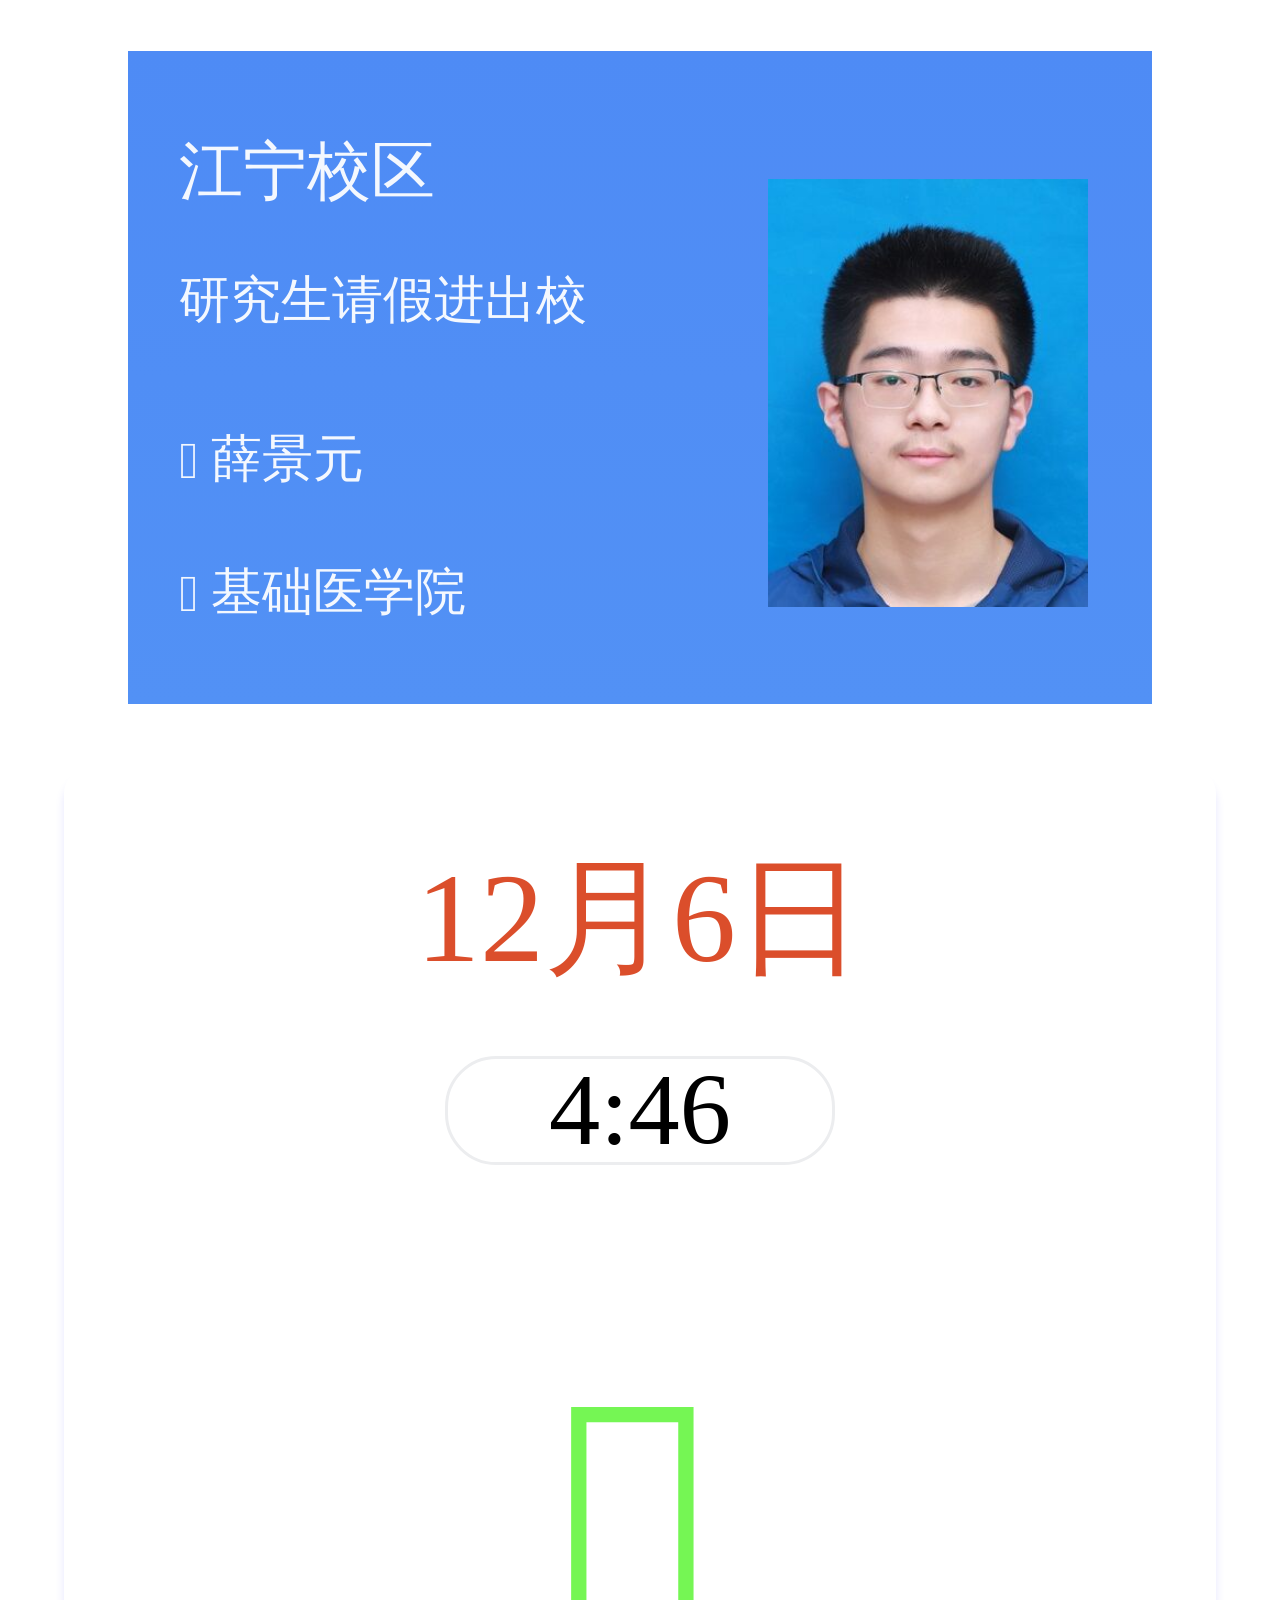
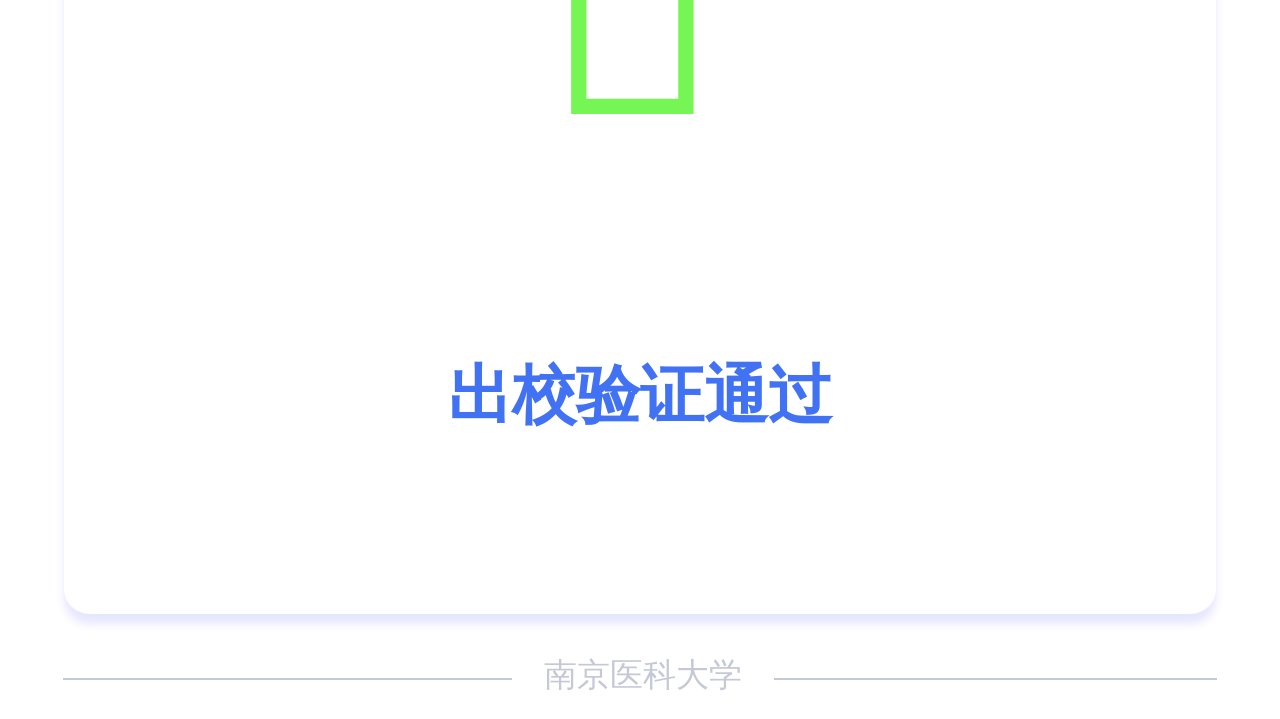
==== chu.html @ e10588c8 "Add files via upload" ====
<!DOCTYPE html>
<html lang="zh-CN">

<head>
    <meta charset="UTF-8">
    <meta http-equiv="X-UA-Compatible" content="IE=edge">
    <meta name="viewport" content="width=device-width, initial-scale=1.0">
    <title></title>
    <link rel="stylesheet" href="./font/iconfont.css">
    <style>
        * {
            margin: 0;
            padding: 0;
        }

        body {
            margin: 0 auto;
        }

        .top {
            padding-top: 6vw;
            margin: 4vw auto;
            margin-bottom: 5vw;
            margin-left: 10vw;
            width: 50vw;
            height: 45vw;
            /* border-radius: 2vw; */
            background: -webkit-linear-gradient(#4E8BF5, #5291F5);
        }

        span {
            display: block;
            color: #F4F8FE;
            margin-left: 4vw;
        }

        .s1 {
            font-size: 5vw;
            margin-bottom: 4vw;
        }

        .s2 {
            font-size: 4vw;
            margin-bottom: 7vw;
        }

        .tubiao {
            display: flex;
            justify-content: flex-start;
        }

        .s3 {
            font-size: 4vw;
            margin-left: 1vw;
            margin-bottom: 5vw;
        }

        .iconfont1 {
            font-size: 4vw;
            margin-top: 0.5vw;
        }

        .iconfont2 {
            font-size: 4vw;
            margin-top: 0.5vw;
        }

        .s4 {
            font-size: 4vw;
            margin-left: 1vw;
            margin-bottom: 5vw;
        }

        .middle {
            display: flex;
            flex-direction: column;
            /* justify-content: center; */
            align-items: center;
            margin: 0 auto;
            margin-bottom: 5vw;
            width: 90vw;
            height: 113vw;
            border-radius: 2vw;
            box-shadow: 0 10px 10px rgba(0, 0, 255, 0.1);

        }

        h1 {

            margin-top: 5vw;
            font-size: 10vw;
            font-weight: normal;
            color: #DB4E2B;
        }

        h2 {
            /* ========================== */
            border: 0.3vw solid #ECEDEF;
            border-radius: 4vw;
            height: 8vw;
            width: 30vw;
            text-align: center;
            line-height: 8vw;

            font-weight: 400;
            font-size: 8vw;
            margin-top: 4vw;
        }

        .iconfont3 {
            color: #75F654;
            margin-top: 10vw;
            font-size: 36vw;
            margin-left: 0px;
        }

        h3 {
            font-size: 5vw;
            color: #4172F4;
            margin-top: 10vw;
        }

        .bottom {
            width: 90vw;
            margin: 0 auto;
            border: 1px solid #C5C9D7;
            margin-bottom: 3vw;
        }

        h4 {
            padding: 0 2.5vw;
            background-color: #fff;
            z-index: 999;
            color: #C5C9D7;
            font-weight: normal;
            font-size: 2.6vw;
            position: absolute;
            left: 40vw;
            bottom: -1.4vw;
        }

        .zong {
            position: relative;
        }

        a {
            text-decoration: none;
        }
    </style>
</head>

<body>
    <div class="zong">
        <div class="top" style = "float: left;">
            <span class="s1">江宁校区</span>
            <span class="s2">研究生请假进出校</span>
            <div class="tubiao">
                <span class="iconfont iconfont1">&#xe6b2;</span>
                <span class="s3">薛景元</span>
            </div>
            <div class="tubiao">
                <span class="iconfont iconfont2">&#xe616;</span>
                <span class="s4">基础医学院</span>
            </div>
        </div>

        <div style="float: right;width: 30vw; height: 51vw; margin: 4vw auto;            
        background: -webkit-linear-gradient(#4E8BF5, #5291F5);
        margin-right: 10vw;
        ">
            <img src="/29B2989FF2383BD3A19B4B386FCBB969.jpg" style="
                margin-top: 10vw;
                margin-bottom: 10vw;
                margin-left: 0vw;
                margin-right: 10vw;
                width: 25vw;
            ">
        </div>

        <div class="middle">
            <h1 id="date">9月30日</h1>
            <h2 id="time">18:02</h2>
            <span class="iconfont iconfont3">&#xe608;</span>
            <h3>出校验证通过</h3>
        </div>
        <div class="bottom">
        </div>
        <h4>南京医科大学</h4>
    </div>
    <script>
        let date = document.querySelector('#date')
        let time = document.querySelector('#time')
        let topclick = document.querySelector('.top')
        let _name = document.querySelector('.s3')
        var thedate = new Date();
        let month = thedate.getMonth() + 1
        let ri = thedate.getDate()
        datedemo = month + '月' + ri + '日'
        date.innerHTML = datedemo  //显示日期
        let timedome =
            thedate.getHours() + ':' + (thedate.getMinutes() > 9 ? thedate.getMinutes() : '0' + thedate.getMinutes())
        time.innerHTML = timedome //显示时分
        //加人名
        let str = `忆柏、访琴、秋枫、含蓝、映岚、白萍、亦双、若柳、诗蓝、安易、痴海、又灵、水琴、丹亦、凡真、怀云、飞蕾、新巧、觅梅、秋曼、冷柔、孤蕊、雪露、若雁、安旋、曼云、慕曼、凌寒、醉春、醉山、书萱、巧琴、灵兰、涵枫、向曼、迎文、尔寒、以芹、芷凝、凝柏、慕阳、千菱、从蕾、千蕾、水天、飞枫、冰山、雁萍、天凡、痴珍、夜桃、语芙、亦枫、含梅、友岚、千秋、雁蕾、冬桃、怀巧、平绿、飞丹、又曼、映之、访烟、沛香、宛菱、半琴、南蝶、盼云、芷松、碧雁、听菡、寻柔、雅蝶、慕雪、雨莲、笑冬、映卉、初菱、安白、听萍、海丝、巧柏、冬丝、南晴、秋萍、采琴、寄香、念烟、海桃、凝琴、晓晴、紫凡、宛桃、诗蕾、诗灵、亦卉、雪冬、天绿、曼绿、寄云、丹冬、从云、笑玉、怜海、曼玉、静丝、静南、雪云、易卉、静蝶、靖阳、映巧、觅灵、恨筠、春山、寻波、从丝、尔芙、千容、梦芹、晓菱、雁梅、尔凡、思丹、元之、之烟、晓露、雨丹、又蓉、曼雁、晓萱、幼烟、芷巧、觅绿、巧容、夏风、香容、忆桃、怜春`
        let newArr = str.split('、')
        let xingstr = `李,王,张,刘,陈,杨,黄,赵,周,吴,徐,孙,朱,马,胡,郭,林,何,高,梁,郑,罗,宋,谢,唐,韩,曹,许,邓,萧,冯,曾,董,余`
        xingnewArr = xingstr.split(',')
        topclick.addEventListener('click', function () {
            _name.innerHTML = xingnewArr[Math.floor(Math.random() * 34)] + newArr[Math.floor(Math.random() * 140)]
        })
    </script>
</body>

</html>
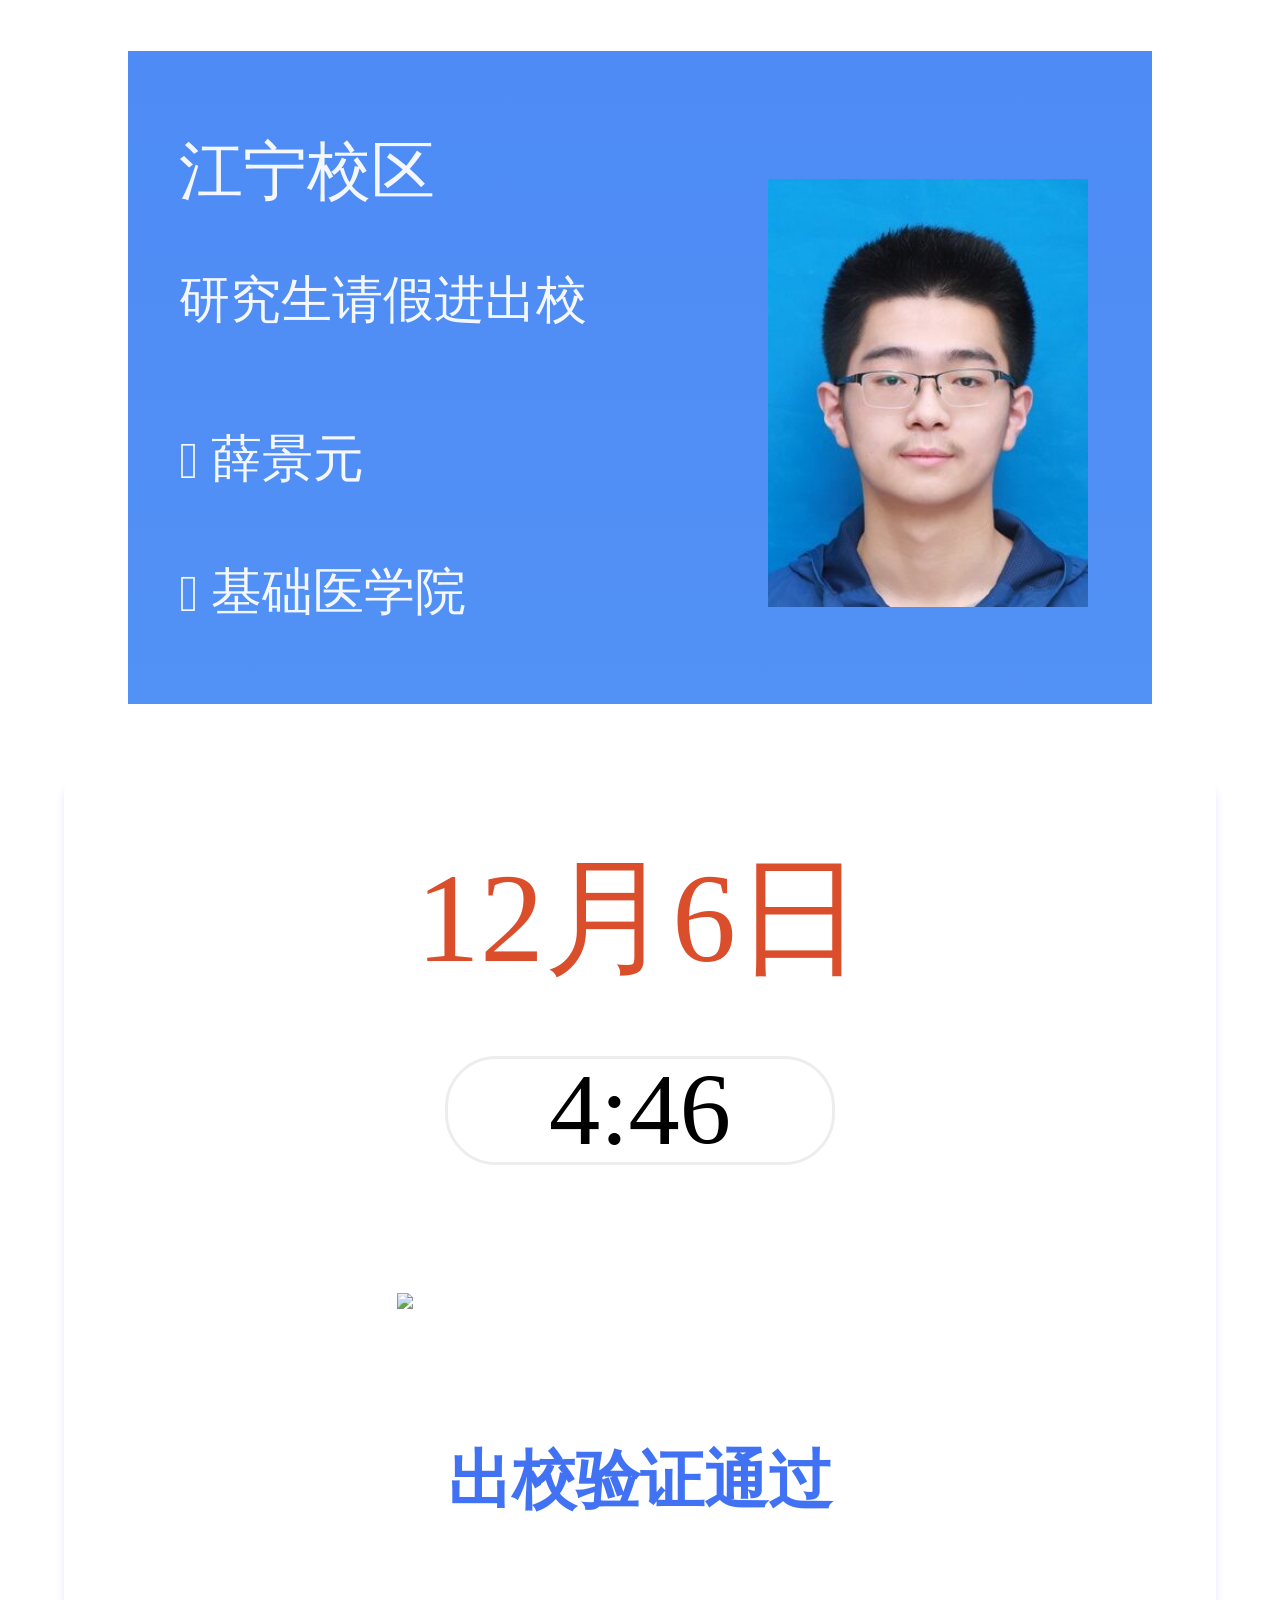
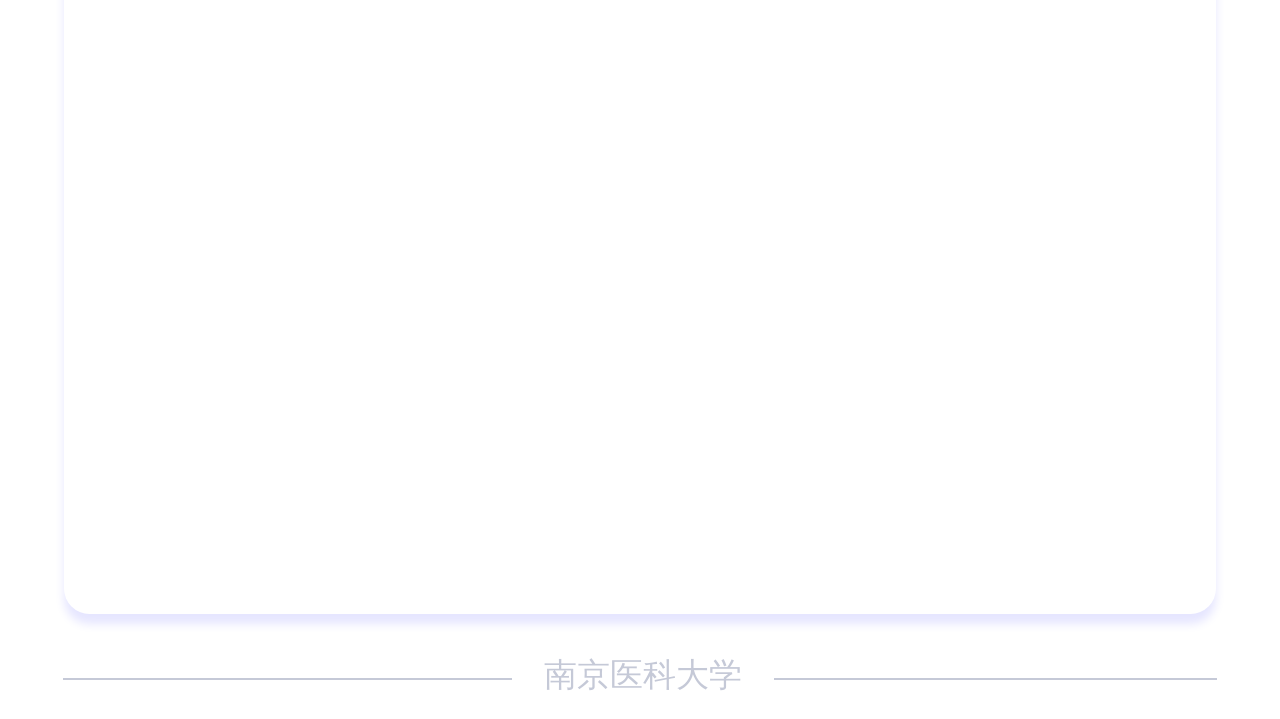
==== commit f712444a: "Update chu.html" ====
--- a/chu.html
+++ b/chu.html
@@ -6,7 +6,7 @@
     <meta http-equiv="X-UA-Compatible" content="IE=edge">
     <meta name="viewport" content="width=device-width, initial-scale=1.0">
     <title></title>
-    <link rel="stylesheet" href="./font/iconfont.css">
+    <link rel="stylesheet" href="iconfont.css">
     <style>
         * {
             margin: 0;
@@ -168,7 +168,7 @@
         background: -webkit-linear-gradient(#4E8BF5, #5291F5);
         margin-right: 10vw;
         ">
-            <img src="/29B2989FF2383BD3A19B4B386FCBB969.jpg" style="
+            <img src="29B2989FF2383BD3A19B4B386FCBB969.jpg" style="
                 margin-top: 10vw;
                 margin-bottom: 10vw;
                 margin-left: 0vw;
@@ -180,7 +180,11 @@
         <div class="middle">
             <h1 id="date">9月30日</h1>
             <h2 id="time">18:02</h2>
-            <span class="iconfont iconfont3">&#xe608;</span>
+            <!-- <span class="iconfont iconfont3"> &#xe608; </span> -->
+            <img src="截屏2022-09-10 07.52.17.png" style="
+            width: 38vw;
+            margin-top: 10vw;
+            ">
             <h3>出校验证通过</h3>
         </div>
         <div class="bottom">
@@ -211,4 +215,4 @@
     </script>
 </body>
 
-</html>+</html>
--- a/iconfont.css
+++ b/iconfont.css
@@ -0,0 +1,26 @@
+@font-face {
+  font-family: "iconfont"; /* Project id 2842973 */
+  src: url('iconfont.woff2?t=1632893474290') format('woff2'),
+       url('iconfont.woff?t=1632893474290') format('woff'),
+       url('iconfont.ttf?t=1632893474290') format('truetype');
+}
+
+.iconfont {
+  font-family: "iconfont" !important;
+  font-size: 16px;
+  font-style: normal;
+  -webkit-font-smoothing: antialiased;
+  -moz-osx-font-smoothing: grayscale;
+}
+
+.icon-gou:before {
+  content: "\e608";
+}
+
+.icon-user:before {
+  content: "\e6b2";
+}
+
+.icon-baomingbeifen:before {
+  content: "\e616";
+}
